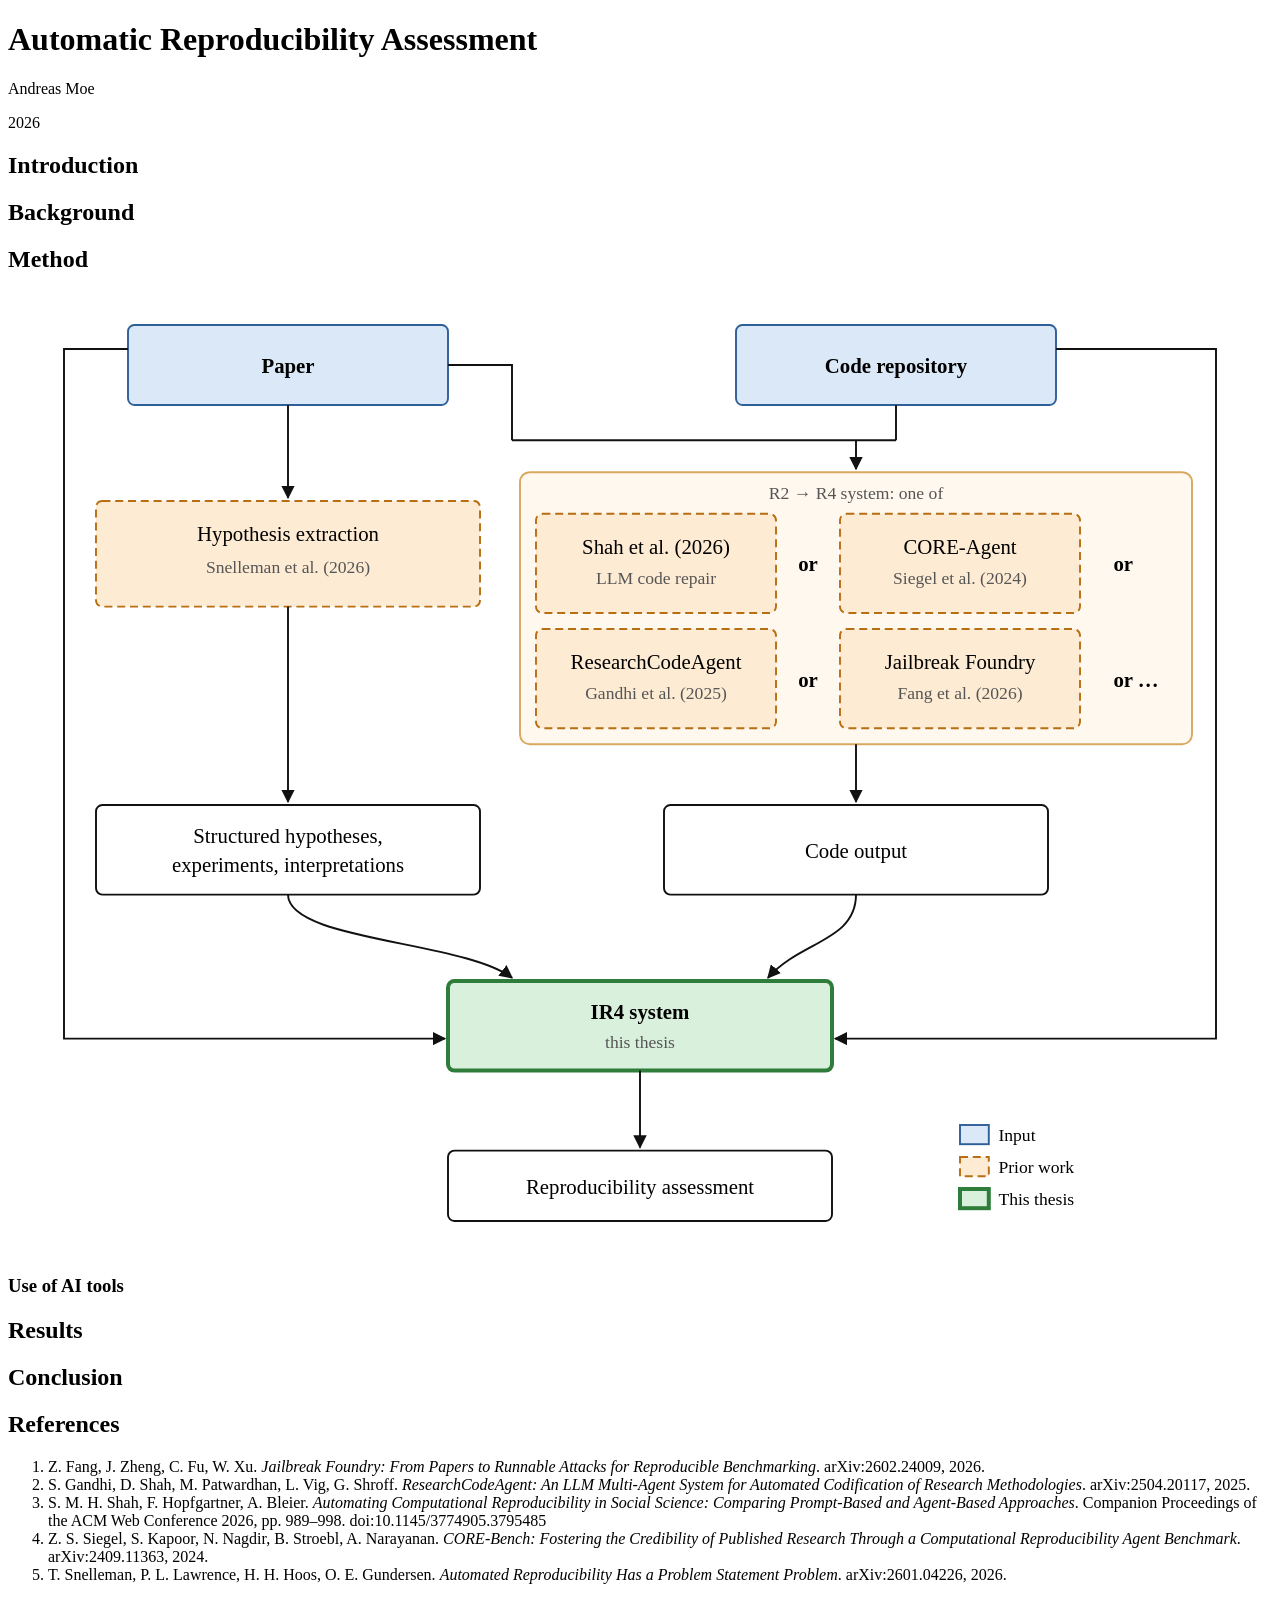
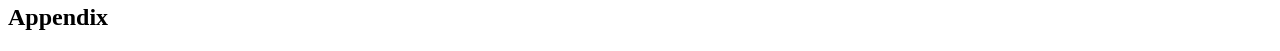
==== autoreproduce.html @ 6cdfad5d "Merge pull request #2 from andrmoe-bot/pipeline-figure Add thesis pipeline overview figure" ====
<!DOCTYPE html>
<html lang="en">
<head>
    <meta charset="UTF-8">
    <title>Automatic Reproducibility Assessment</title>
    <link rel="stylesheet" href="thesis.css">
</head>
<body>
    <header>
        <h1>Automatic Reproducibility Assessment</h1>
        <p>Andreas Moe</p>
        <p>2026</p>
    </header>

    <h2>Introduction</h2>

    <h2>Background</h2>

    <h2>Method</h2>

    <figure>
        <img src="figures/pipeline.svg" alt="Paper and code repository feed an R2→R4 system, such as Shah et al., CORE-Agent, ResearchCodeAgent or Jailbreak Foundry, which produces code output. The paper also feeds hypothesis extraction (Snelleman et al.), producing structured hypotheses. The IR4 system uses both to assess reproducibility.">
    </figure>

    <h3>Use of AI tools</h3>

    <h2>Results</h2>

    <h2>Conclusion</h2>

    <section id="references">
        <h2 class="nonum">References</h2>
        <ol>
            <li id="fang2026">Z. Fang, J. Zheng, C. Fu, W. Xu. <i>Jailbreak Foundry: From Papers to Runnable Attacks for Reproducible Benchmarking</i>. arXiv:2602.24009, 2026.</li>
            <li id="gandhi2025">S. Gandhi, D. Shah, M. Patwardhan, L. Vig, G. Shroff. <i>ResearchCodeAgent: An LLM Multi-Agent System for Automated Codification of Research Methodologies</i>. arXiv:2504.20117, 2025.</li>
            <li id="shah2026">S. M. H. Shah, F. Hopfgartner, A. Bleier. <i>Automating Computational Reproducibility in Social Science: Comparing Prompt-Based and Agent-Based Approaches</i>. Companion Proceedings of the ACM Web Conference 2026, pp. 989–998. doi:10.1145/3774905.3795485</li>
            <li id="siegel2024">Z. S. Siegel, S. Kapoor, N. Nagdir, B. Stroebl, A. Narayanan. <i>CORE-Bench: Fostering the Credibility of Published Research Through a Computational Reproducibility Agent Benchmark</i>. arXiv:2409.11363, 2024.</li>
            <li id="snelleman2026">T. Snelleman, P. L. Lawrence, H. H. Hoos, O. E. Gundersen. <i>Automated Reproducibility Has a Problem Statement Problem</i>. arXiv:2601.04226, 2026.</li>
            <!-- <li id="moe2026">A. Moe. <i>Title</i>. Venue, 2026.</li> -->
        </ol>
    </section>

    <section class="page-break">
        <h2 class="nonum">Appendix</h2>
    </section>
</body>
</html>
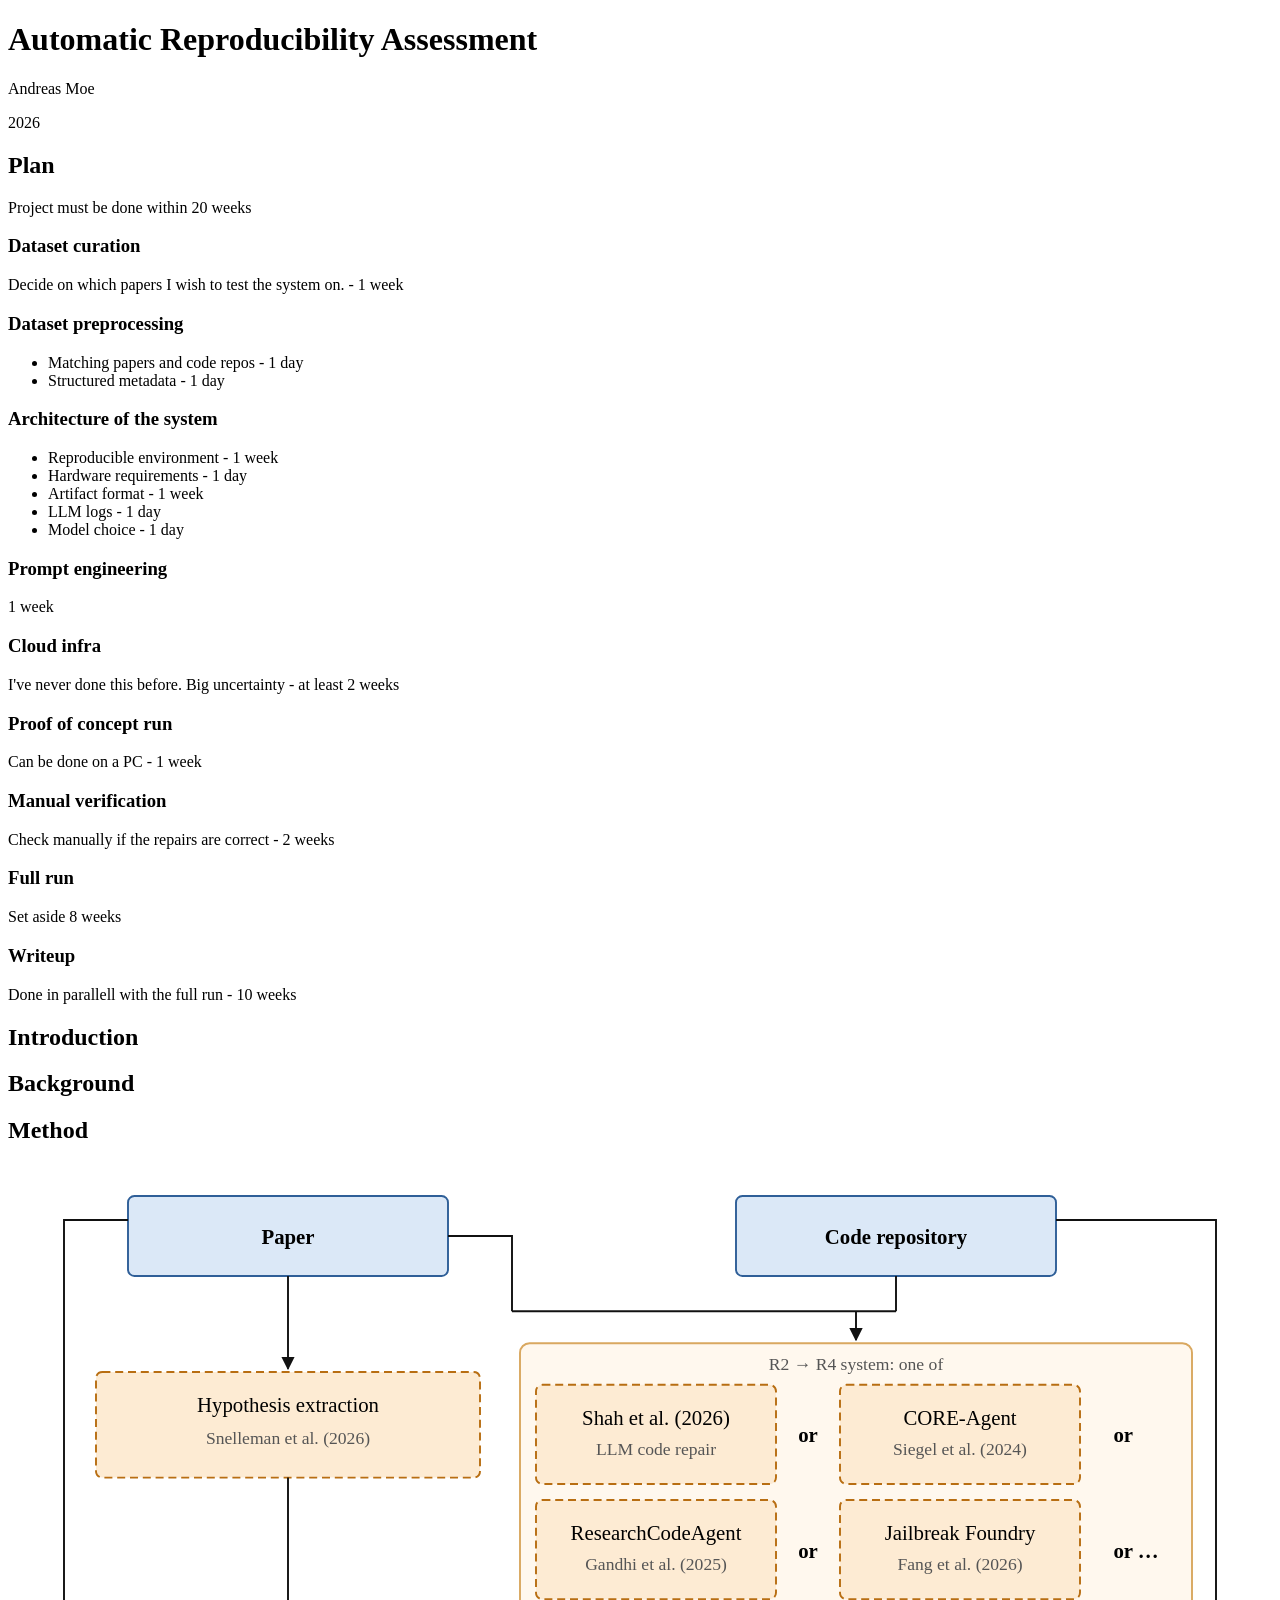
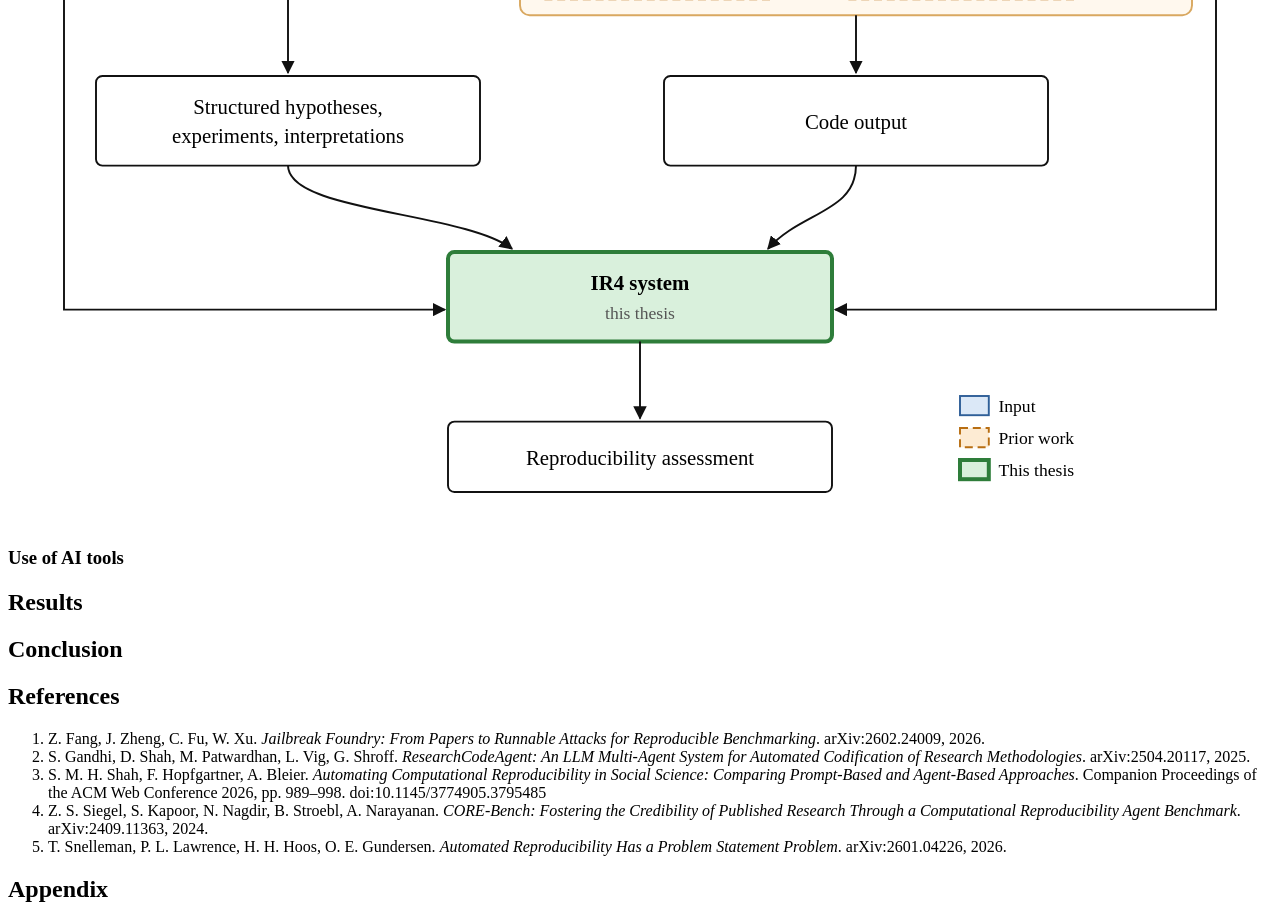
==== commit fe67c97b: "Added plan" ====
--- a/autoreproduce.html
+++ b/autoreproduce.html
@@ -11,7 +11,36 @@
         <p>Andreas Moe</p>
         <p>2026</p>
     </header>
-
+    <h2>Plan</h2>
+    <p>Project must be done within 20 weeks</p>
+    <h3>Dataset curation</h3>
+    <p>Decide on which papers I wish to test the system on. - 1 week</p>
+    <h3>Dataset preprocessing</h3>
+    <ul>
+        <li>Matching papers and code repos - 1 day</li>
+        <li>Structured metadata - 1 day</li>
+    </ul>
+    <h3>Architecture of the system</h3>
+    <ul>
+        <li>Reproducible environment - 1 week</li>
+        <li>Hardware requirements - 1 day</li>
+        <li>Artifact format - 1 week</li>
+        <li>LLM logs - 1 day</li>
+        <li>Model choice - 1 day</li>
+    </ul>
+    <h3>Prompt engineering</h3>
+    <p>1 week</p>
+    <h3>Cloud infra</h3>
+    <p>I've never done this before. Big uncertainty - at least 2 weeks</p>
+    <h3>Proof of concept run</h3>
+    <p>Can be done on a PC - 1 week</p>
+    <h3>Manual verification</h3>
+    <p>Check manually if the repairs are correct - 2 weeks</p>
+    <h3>Full run</h3>
+    <p>Set aside 8 weeks </p>
+    <h3>Writeup</h3>
+    <p>Done in parallell with the full run - 10 weeks</p>
+    
     <h2>Introduction</h2>
 
     <h2>Background</h2>
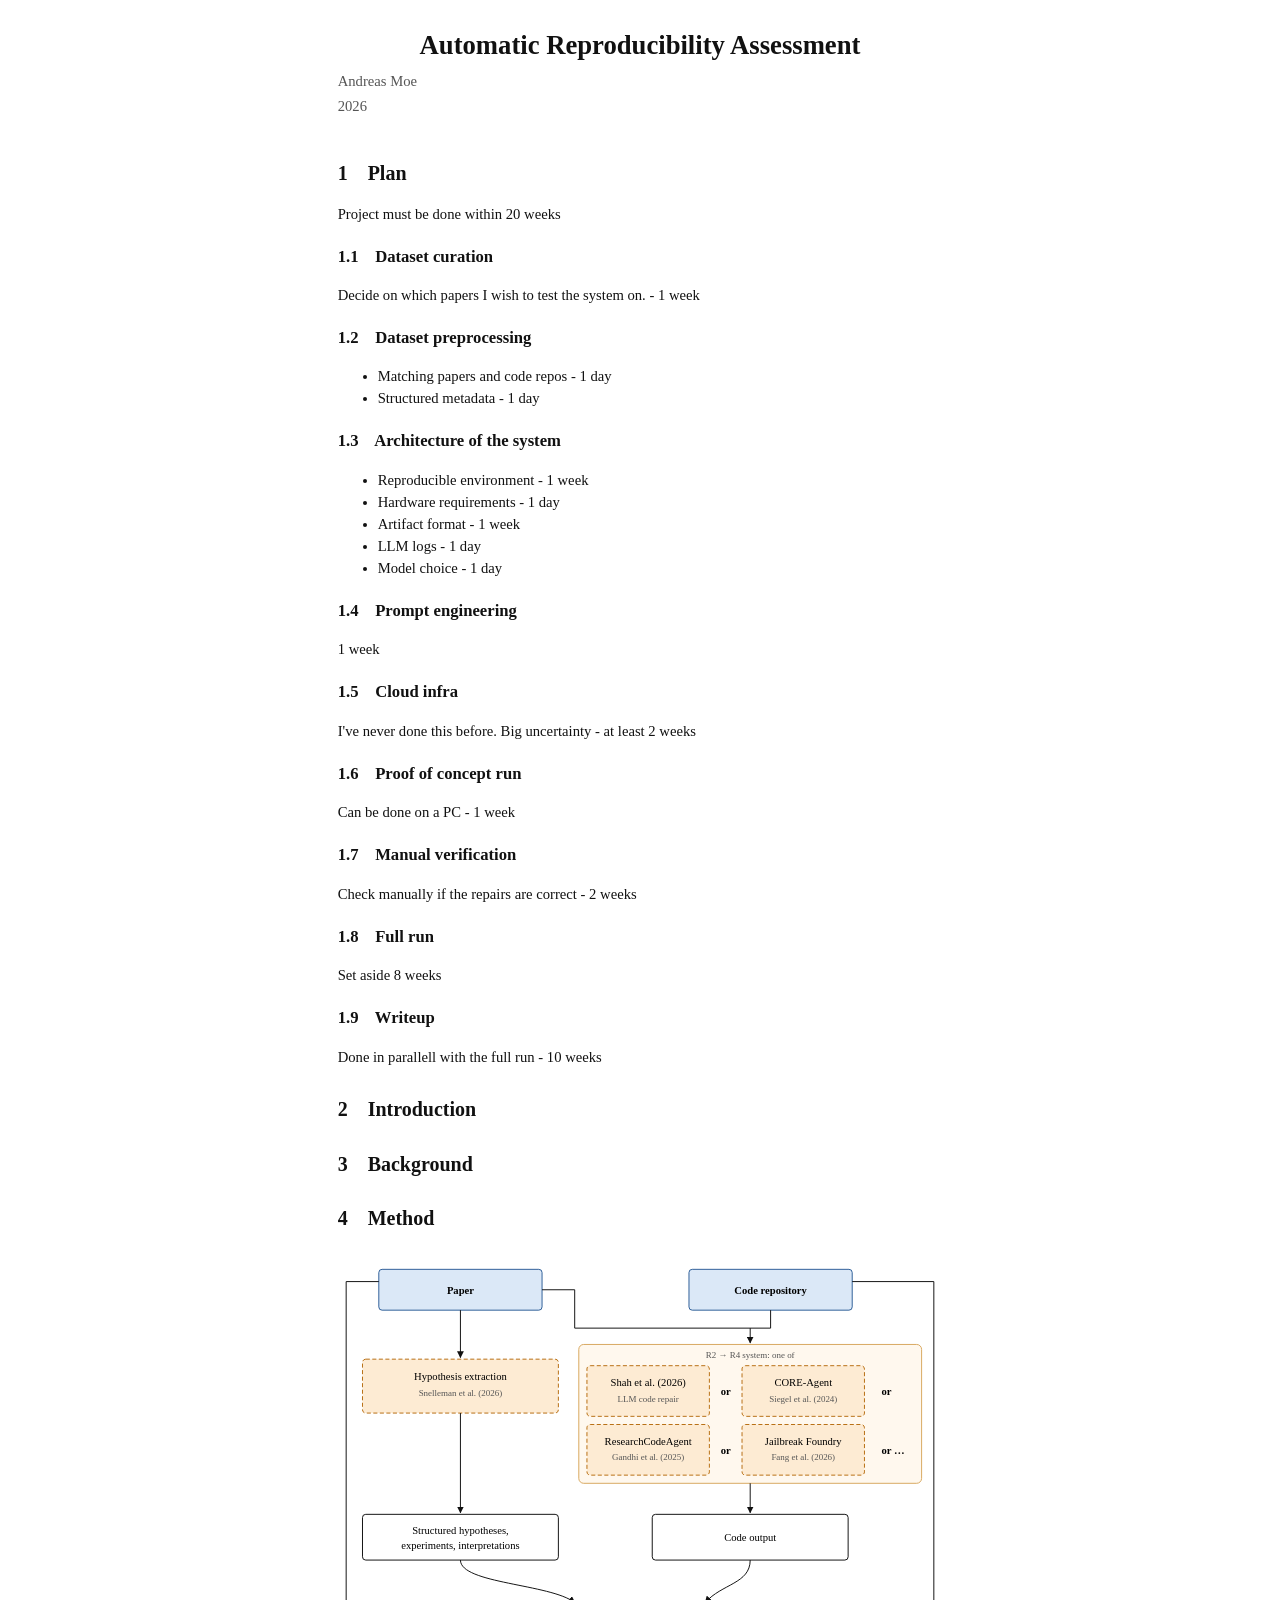
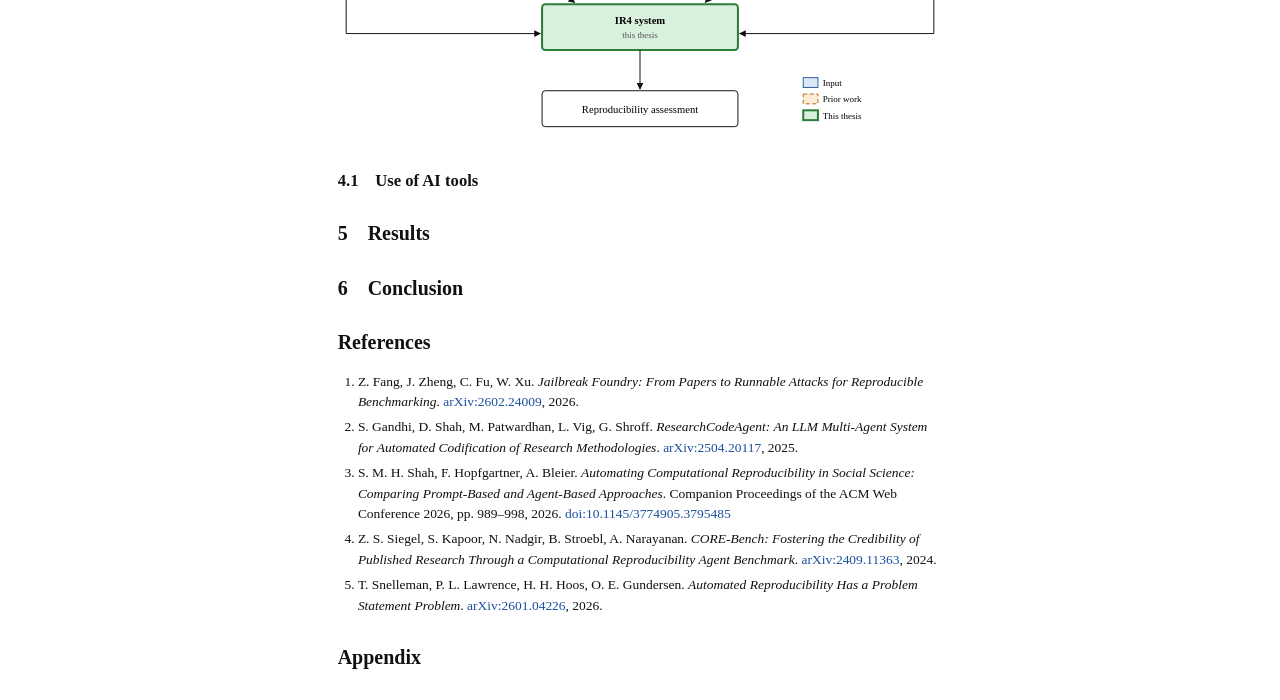
==== commit 7e8deba4: "Render references from references.bib refs.js fetches references.bib, fills in empty citation links " ====
--- a/autoreproduce.html
+++ b/autoreproduce.html
@@ -4,6 +4,7 @@
     <meta charset="UTF-8">
     <title>Automatic Reproducibility Assessment</title>
     <link rel="stylesheet" href="thesis.css">
+    <script src="refs.js" defer></script>
 </head>
 <body>
     <header>
@@ -57,16 +58,9 @@
 
     <h2>Conclusion</h2>
 
-    <section id="references">
+    <section id="references" data-nocite="all">
         <h2 class="nonum">References</h2>
-        <ol>
-            <li id="fang2026">Z. Fang, J. Zheng, C. Fu, W. Xu. <i>Jailbreak Foundry: From Papers to Runnable Attacks for Reproducible Benchmarking</i>. arXiv:2602.24009, 2026.</li>
-            <li id="gandhi2025">S. Gandhi, D. Shah, M. Patwardhan, L. Vig, G. Shroff. <i>ResearchCodeAgent: An LLM Multi-Agent System for Automated Codification of Research Methodologies</i>. arXiv:2504.20117, 2025.</li>
-            <li id="shah2026">S. M. H. Shah, F. Hopfgartner, A. Bleier. <i>Automating Computational Reproducibility in Social Science: Comparing Prompt-Based and Agent-Based Approaches</i>. Companion Proceedings of the ACM Web Conference 2026, pp. 989–998. doi:10.1145/3774905.3795485</li>
-            <li id="siegel2024">Z. S. Siegel, S. Kapoor, N. Nagdir, B. Stroebl, A. Narayanan. <i>CORE-Bench: Fostering the Credibility of Published Research Through a Computational Reproducibility Agent Benchmark</i>. arXiv:2409.11363, 2024.</li>
-            <li id="snelleman2026">T. Snelleman, P. L. Lawrence, H. H. Hoos, O. E. Gundersen. <i>Automated Reproducibility Has a Problem Statement Problem</i>. arXiv:2601.04226, 2026.</li>
-            <!-- <li id="moe2026">A. Moe. <i>Title</i>. Venue, 2026.</li> -->
-        </ol>
+        <ol></ol>
     </section>
 
     <section class="page-break">
--- a/thesis.css
+++ b/thesis.css
@@ -0,0 +1,76 @@
+/* Thesis style sheet. Open the HTML in Chrome and use Print → Save as PDF.
+ *
+ * Conventions:
+ *   h1                  title (once, inside <header>)
+ *   h2, h3, h4          auto-numbered sections; add class="nonum" to skip
+ *   <figure>            auto-numbered "Figure N" in its <figcaption>
+ *   <figure class="table"> auto-numbered "Table N" (put a <table> inside)
+ *   math                write MathML (<math>…</math>), rendered natively
+ *   citations           <a href="#moe2026"></a> with moe2026 a key in references.bib;
+ *                       refs.js fills in the text and the #references list
+ *   <section class="page-break">  starts on a new page
+ */
+
+@page {
+  size: A4;
+  margin: 25mm 25mm 25mm 25mm;
+  @bottom-center { content: counter(page); font: 10pt Georgia, serif; }
+}
+@page :first { @bottom-center { content: none; } }
+
+:root {
+  --text: #111;
+  --muted: #555;
+  --rule: #999;
+  --link: #1a4fa0;
+}
+
+html { font: 11pt/1.5 Georgia, "Times New Roman", serif; color: var(--text); background: #fff; }
+body { max-width: 160mm; margin: 2rem auto; padding: 0 1rem; counter-reset: h2 figure table; }
+@media print { body { max-width: none; margin: 0; padding: 0; } }
+
+/* Title block */
+header { text-align: center; margin-bottom: 3rem; }
+header h1 { font-size: 20pt; margin-bottom: .5rem; }
+header p { margin: .2rem 0; color: var(--muted); }
+
+/* Headings and numbering */
+h1, h2, h3, h4 { line-height: 1.25; break-after: avoid; }
+h2 { font-size: 15pt; margin-top: 2rem; counter-increment: h2; counter-reset: h3; }
+h3 { font-size: 12.5pt; margin-top: 1.5rem; counter-increment: h3; counter-reset: h4; }
+h4 { font-size: 11pt; margin-top: 1.2rem; counter-increment: h4; }
+h2:not(.nonum)::before { content: counter(h2) "\2003"; }
+h3:not(.nonum)::before { content: counter(h2) "." counter(h3) "\2003"; }
+h4:not(.nonum)::before { content: counter(h2) "." counter(h3) "." counter(h4) "\2003"; }
+.nonum { counter-increment: none; }
+
+/* Body text */
+p { margin: 0 0 .8em; text-align: justify; hyphens: auto; orphans: 3; widows: 3; }
+a { color: var(--link); text-decoration: none; }
+code, pre { font-family: "DejaVu Sans Mono", Consolas, monospace; font-size: .88em; }
+pre { background: #f4f4f4; padding: .6em .8em; overflow-x: auto; break-inside: avoid; }
+blockquote { margin: 1em 2em; color: var(--muted); }
+math[display="block"] { margin: 1em 0; }
+
+/* Figures and tables */
+figure { margin: 1.5em 0; text-align: center; break-inside: avoid; }
+figure img, figure svg { max-width: 100%; }
+figcaption { font-size: .9em; margin-top: .5em; text-align: left; }
+figure:not(.table) { counter-increment: figure; }
+figure:not(.table) > figcaption::before { content: "Figure " counter(figure) ": "; font-weight: bold; }
+figure.table { counter-increment: table; }
+figure.table > figcaption { margin: 0 0 .5em; }
+figure.table > figcaption::before { content: "Table " counter(table) ": "; font-weight: bold; }
+
+/* booktabs-style tables */
+table { border-collapse: collapse; margin: 0 auto; font-size: .92em; border-top: 1.5px solid; border-bottom: 1.5px solid; }
+thead { border-bottom: 1px solid; }
+th, td { padding: .3em .8em; text-align: left; }
+
+/* References */
+#references ol { padding-left: 1.5em; font-size: .92em; }
+#references li { margin-bottom: .4em; }
+#references li:target { background: #fff3b0; }
+.cite-missing { color: #c00; }
+
+.page-break { break-before: page; }
